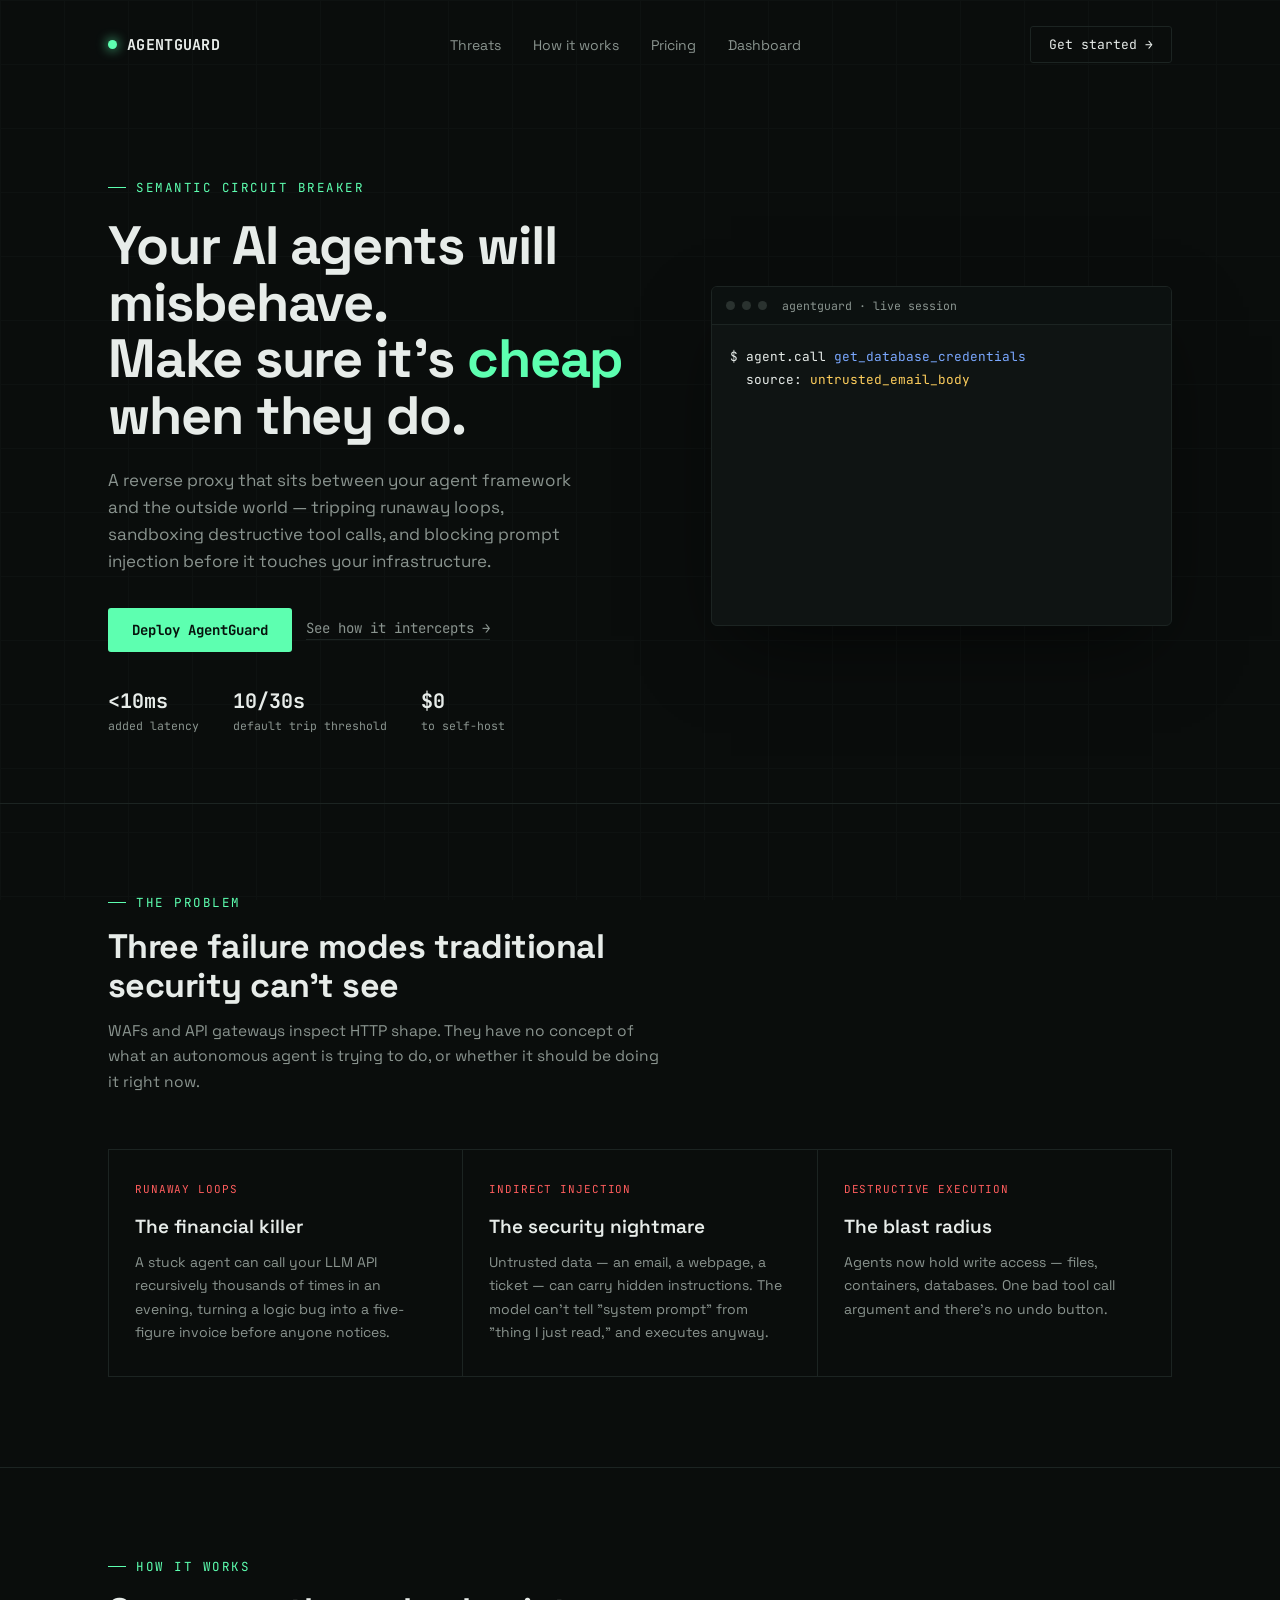
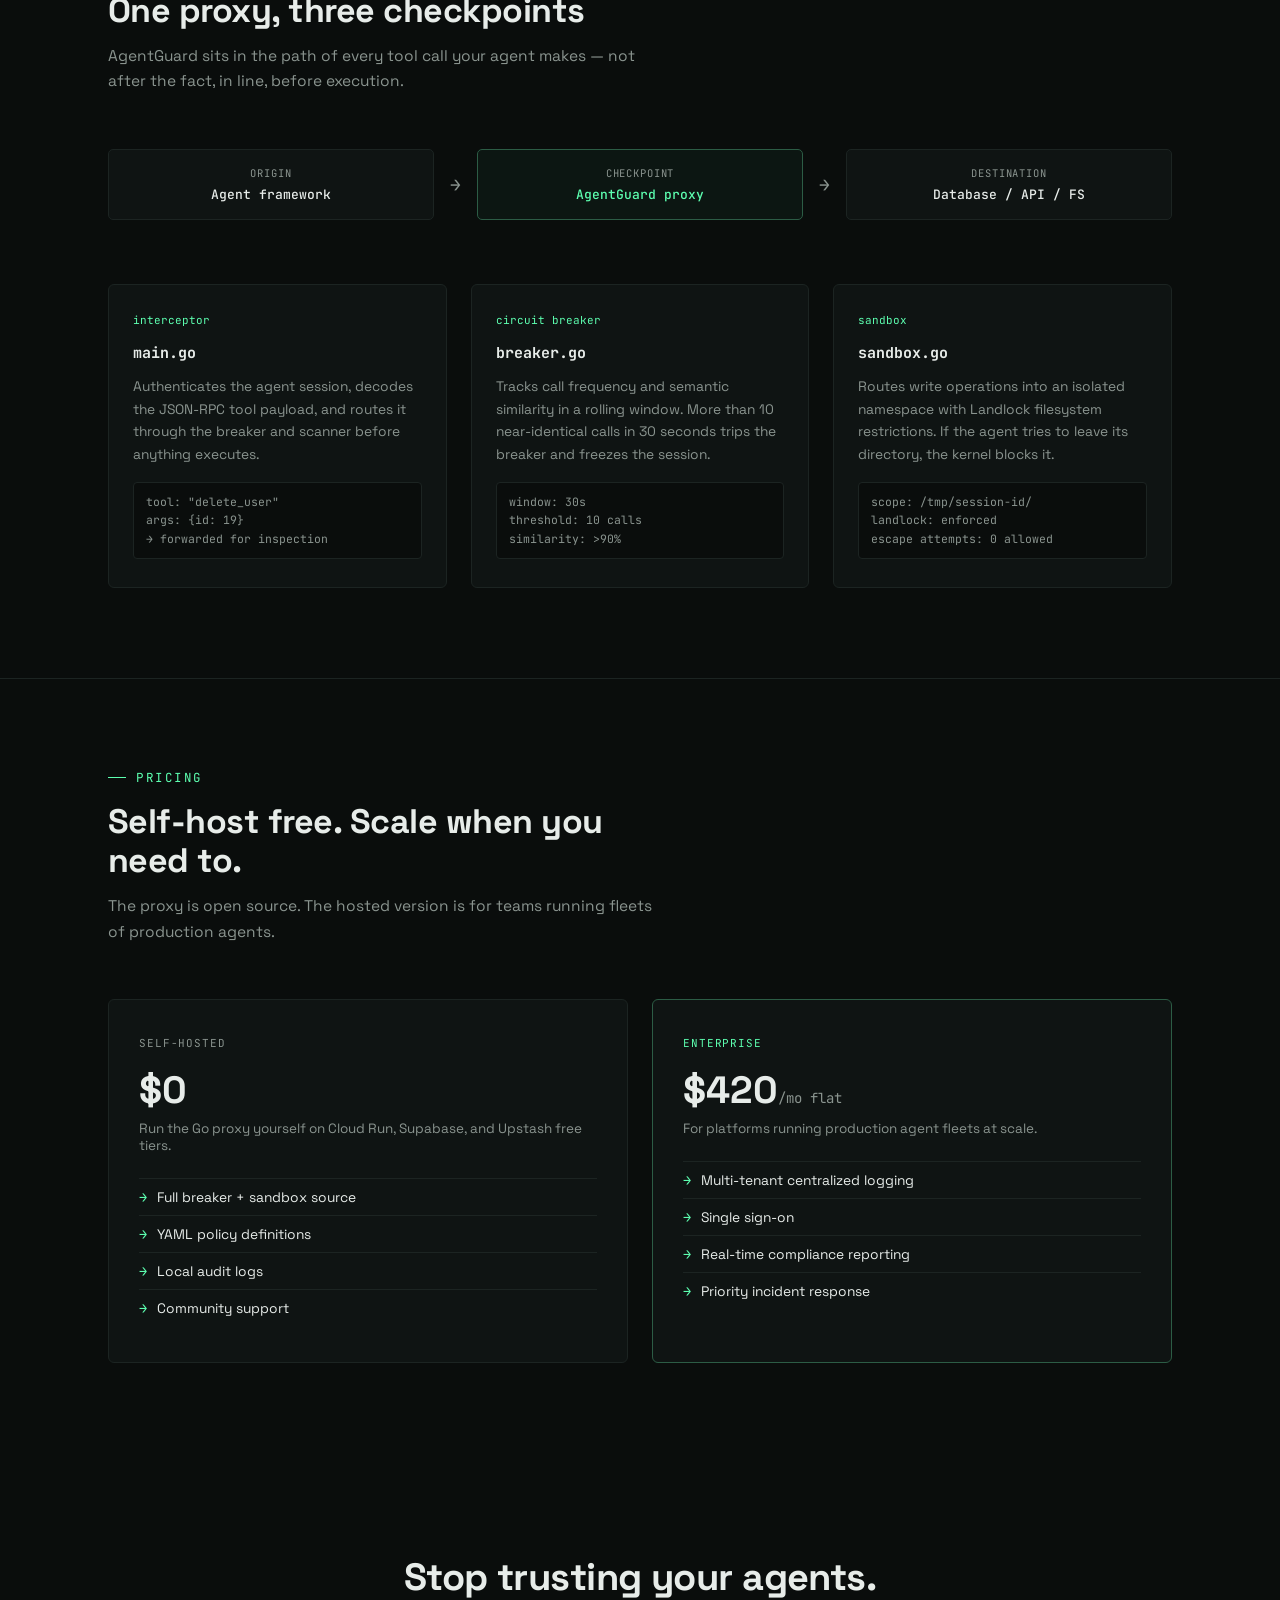
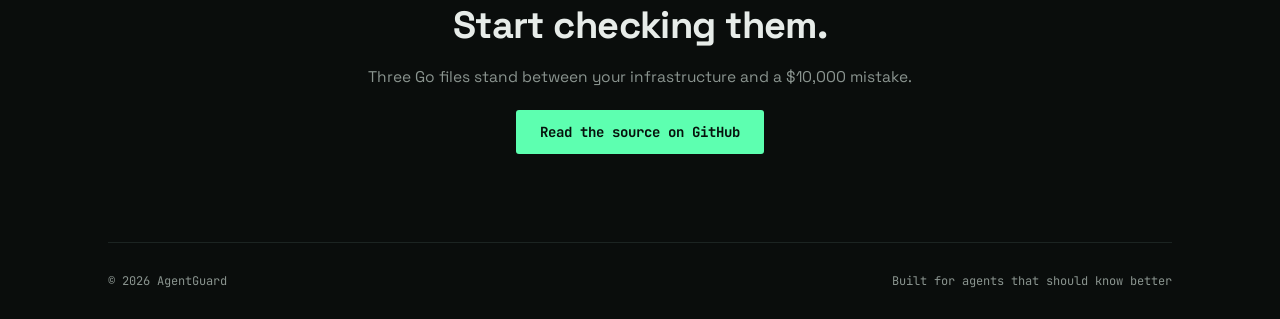
==== frontend/index.html @ ab24811a "Add files via upload" ====
<!DOCTYPE html>
<html lang="en">
<head>
<meta charset="UTF-8">
<title>AgentGuard — Semantic Circuit Breaker for AI Agents</title>
<meta name="viewport" content="width=device-width, initial-scale=1.0">
<link rel="preconnect" href="https://fonts.googleapis.com">
<link href="https://fonts.googleapis.com/css2?family=Space+Grotesk:wght@400;500;600;700&family=JetBrains+Mono:wght@400;500;700&display=swap" rel="stylesheet">
<link rel="stylesheet" href="assets/css/style.css">
<style>
/* Page-specific styles that don't belong in the shared stylesheet */
.hero{
  padding:90px 0 70px;
  display:grid;grid-template-columns:1.1fr 0.9fr;gap:40px;align-items:center;
}
.eyebrow{
  font-family:var(--mono);font-size:12.5px;color:var(--signal);
  letter-spacing:0.12em;text-transform:uppercase;
  display:flex;align-items:center;gap:10px;margin-bottom:22px;
}
.eyebrow::before{content:"";width:18px;height:1px;background:var(--signal);}
h1{
  font-size:54px;line-height:1.05;font-weight:700;letter-spacing:-0.02em;
  margin-bottom:22px;
}
h1 .accent{color:var(--signal);}
.hero p.sub{
  font-size:17px;color:var(--text-dim);line-height:1.6;max-width:480px;margin-bottom:32px;
}
.cta-row{display:flex;gap:14px;align-items:center;margin-bottom:36px;}
.hero-stats{display:flex;gap:34px;font-family:var(--mono);}
.hero-stats div{display:flex;flex-direction:column;gap:4px;}
.hero-stats .n{font-size:20px;font-weight:700;color:var(--text);}
.hero-stats .l{font-size:11.5px;color:var(--text-dim);}

section{padding:90px 0;border-top:1px solid var(--line);}
.section-head{max-width:560px;margin-bottom:54px;}
.section-head .eyebrow{margin-bottom:16px;}
.section-head h2{font-size:34px;font-weight:700;letter-spacing:-0.015em;line-height:1.15;margin-bottom:14px;}
.section-head p{color:var(--text-dim);font-size:15.5px;line-height:1.65;}

.threats{display:grid;grid-template-columns:repeat(3,1fr);gap:1px;background:var(--line);border:1px solid var(--line);}
.threat{background:var(--bg);padding:32px 26px;}
.threat .tag{font-family:var(--mono);font-size:11px;color:var(--danger);letter-spacing:0.08em;text-transform:uppercase;margin-bottom:18px;}
.threat h3{font-size:19px;margin-bottom:12px;font-weight:600;}
.threat p{font-size:14px;color:var(--text-dim);line-height:1.65;}

.pipeline{display:flex;align-items:center;justify-content:space-between;margin-top:10px;flex-wrap:wrap;gap:16px;}
.pnode{font-family:var(--mono);font-size:13px;border:1px solid var(--line);background:var(--bg-raised);padding:16px 20px;border-radius:5px;text-align:center;flex:1;min-width:150px;}
.pnode.guard{border-color:var(--signal-dim);background:rgba(93,255,176,0.04);}
.pnode .t{color:var(--text-dim);font-size:10.5px;letter-spacing:0.08em;text-transform:uppercase;margin-bottom:6px;}
.pnode .n{color:var(--text);font-weight:500;}
.pnode.guard .n{color:var(--signal);}
.arrow{font-family:var(--mono);color:var(--text-dim);font-size:18px;}

.modules{display:grid;grid-template-columns:repeat(3,1fr);gap:24px;margin-top:10px;}
.module{border:1px solid var(--line);border-radius:6px;padding:28px 24px;background:var(--bg-raised);transition:border-color .2s;}
.module:hover{border-color:var(--signal-dim);}
.module .idx{font-family:var(--mono);font-size:11px;color:var(--signal);margin-bottom:16px;}
.module h3{font-family:var(--mono);font-size:15px;margin-bottom:12px;color:var(--text);}
.module p{font-size:13.8px;color:var(--text-dim);line-height:1.65;margin-bottom:16px;}
.module code{display:block;font-family:var(--mono);font-size:11.5px;color:var(--text-dim);background:var(--bg);border:1px solid var(--line);border-radius:4px;padding:10px 12px;line-height:1.6;overflow-x:auto;}

.pricing{display:grid;grid-template-columns:1fr 1fr;gap:24px;margin-top:10px;}
.plan{border:1px solid var(--line);border-radius:6px;padding:36px 30px;background:var(--bg-raised);}
.plan.featured{border-color:var(--signal-dim);position:relative;}
.plan .ptag{font-family:var(--mono);font-size:11px;color:var(--text-dim);letter-spacing:0.08em;text-transform:uppercase;margin-bottom:16px;}
.plan.featured .ptag{color:var(--signal);}
.plan .price{font-size:38px;font-weight:700;margin-bottom:6px;}
.plan .price span{font-size:14px;color:var(--text-dim);font-weight:400;font-family:var(--mono);}
.plan .pdesc{font-size:13.5px;color:var(--text-dim);margin-bottom:24px;}
.plan ul{list-style:none;}
.plan li{font-size:13.8px;color:var(--text);padding:9px 0;border-top:1px solid var(--line);display:flex;gap:10px;}
.plan li::before{content:"→";color:var(--signal);font-family:var(--mono);}

.cta-final{text-align:center;padding:100px 0;}
.cta-final h2{font-size:38px;font-weight:700;margin-bottom:18px;letter-spacing:-0.015em;}
.cta-final p{color:var(--text-dim);font-size:15.5px;margin-bottom:34px;}

@media(max-width:860px){
  .hero{grid-template-columns:1fr;}
  h1{font-size:38px;}
  .threats{grid-template-columns:1fr;}
  .modules{grid-template-columns:1fr;}
  .pricing{grid-template-columns:1fr;}
  nav .links{display:none;}
  .pipeline{flex-direction:column;}
  .arrow{transform:rotate(90deg);}
}
</style>
</head>
<body>

<div class="wrap">
  <nav>
    <a class="logo" href="index.html"><span class="dot"></span>AGENTGUARD</a>
    <div class="links">
      <a href="#threats">Threats</a>
      <a href="#how">How it works</a>
      <a href="#pricing">Pricing</a>
      <a href="dashboard/app.html">Dashboard</a>
    </div>
    <a class="nav-cta" href="#pricing">Get started →</a>
  </nav>

  <div class="hero">
    <div>
      <div class="eyebrow">Semantic Circuit Breaker</div>
      <h1>Your AI agents will misbehave.<br>Make sure it's <span class="accent">cheap</span> when they do.</h1>
      <p class="sub">A reverse proxy that sits between your agent framework and the outside world — tripping runaway loops, sandboxing destructive tool calls, and blocking prompt injection before it touches your infrastructure.</p>
      <div class="cta-row">
        <a class="btn-primary" href="#pricing">Deploy AgentGuard</a>
        <a class="btn-ghost" href="#how">See how it intercepts →</a>
      </div>
      <div class="hero-stats">
        <div><span class="n">&lt;10ms</span><span class="l">added latency</span></div>
        <div><span class="n">10/30s</span><span class="l">default trip threshold</span></div>
        <div><span class="n">$0</span><span class="l">to self-host</span></div>
      </div>
    </div>

    <div class="terminal">
      <div class="bar"><span></span><span></span><span></span><div class="label">agentguard · live session</div></div>
      <div class="body" data-agentguard-terminal>
        <!-- populated by assets/js/terminal.js -->
      </div>
    </div>
  </div>
</div>

<section id="threats">
  <div class="wrap">
    <div class="section-head">
      <div class="eyebrow">The problem</div>
      <h2>Three failure modes traditional security can't see</h2>
      <p>WAFs and API gateways inspect HTTP shape. They have no concept of what an autonomous agent is trying to do, or whether it should be doing it right now.</p>
    </div>
    <div class="threats">
      <div class="threat">
        <div class="tag">Runaway loops</div>
        <h3>The financial killer</h3>
        <p>A stuck agent can call your LLM API recursively thousands of times in an evening, turning a logic bug into a five-figure invoice before anyone notices.</p>
      </div>
      <div class="threat">
        <div class="tag">Indirect injection</div>
        <h3>The security nightmare</h3>
        <p>Untrusted data — an email, a webpage, a ticket — can carry hidden instructions. The model can't tell "system prompt" from "thing I just read," and executes anyway.</p>
      </div>
      <div class="threat">
        <div class="tag">Destructive execution</div>
        <h3>The blast radius</h3>
        <p>Agents now hold write access — files, containers, databases. One bad tool call argument and there's no undo button.</p>
      </div>
    </div>
  </div>
</section>

<section id="how">
  <div class="wrap">
    <div class="section-head">
      <div class="eyebrow">How it works</div>
      <h2>One proxy, three checkpoints</h2>
      <p>AgentGuard sits in the path of every tool call your agent makes — not after the fact, in line, before execution.</p>
    </div>
    <div class="pipeline">
      <div class="pnode"><div class="t">Origin</div><div class="n">Agent framework</div></div>
      <div class="arrow">→</div>
      <div class="pnode guard"><div class="t">Checkpoint</div><div class="n">AgentGuard proxy</div></div>
      <div class="arrow">→</div>
      <div class="pnode"><div class="t">Destination</div><div class="n">Database / API / FS</div></div>
    </div>

    <div class="modules" style="margin-top:64px;">
      <div class="module">
        <div class="idx">interceptor</div>
        <h3>main.go</h3>
        <p>Authenticates the agent session, decodes the JSON-RPC tool payload, and routes it through the breaker and scanner before anything executes.</p>
        <code>tool: "delete_user"<br>args: {id: 19}<br>→ forwarded for inspection</code>
      </div>
      <div class="module">
        <div class="idx">circuit breaker</div>
        <h3>breaker.go</h3>
        <p>Tracks call frequency and semantic similarity in a rolling window. More than 10 near-identical calls in 30 seconds trips the breaker and freezes the session.</p>
        <code>window: 30s<br>threshold: 10 calls<br>similarity: &gt;90%</code>
      </div>
      <div class="module">
        <div class="idx">sandbox</div>
        <h3>sandbox.go</h3>
        <p>Routes write operations into an isolated namespace with Landlock filesystem restrictions. If the agent tries to leave its directory, the kernel blocks it.</p>
        <code>scope: /tmp/session-id/<br>landlock: enforced<br>escape attempts: 0 allowed</code>
      </div>
    </div>
  </div>
</section>

<section id="pricing">
  <div class="wrap">
    <div class="section-head">
      <div class="eyebrow">Pricing</div>
      <h2>Self-host free. Scale when you need to.</h2>
      <p>The proxy is open source. The hosted version is for teams running fleets of production agents.</p>
    </div>
    <div class="pricing">
      <div class="plan">
        <div class="ptag">Self-hosted</div>
        <div class="price">$0</div>
        <div class="pdesc">Run the Go proxy yourself on Cloud Run, Supabase, and Upstash free tiers.</div>
        <ul>
          <li>Full breaker + sandbox source</li>
          <li>YAML policy definitions</li>
          <li>Local audit logs</li>
          <li>Community support</li>
        </ul>
      </div>
      <div class="plan featured">
        <div class="ptag">Enterprise</div>
        <div class="price">$420<span>/mo flat</span></div>
        <div class="pdesc">For platforms running production agent fleets at scale.</div>
        <ul>
          <li>Multi-tenant centralized logging</li>
          <li>Single sign-on</li>
          <li>Real-time compliance reporting</li>
          <li>Priority incident response</li>
        </ul>
      </div>
    </div>
  </div>
</section>

<div class="cta-final wrap">
  <h2>Stop trusting your agents.<br>Start checking them.</h2>
  <p>Three Go files stand between your infrastructure and a $10,000 mistake.</p>
  <a class="btn-primary" href="#">Read the source on GitHub</a>
</div>

<div class="wrap">
  <footer>
    <span>© 2026 AgentGuard</span>
    <span>Built for agents that should know better</span>
  </footer>
</div>

<script>
  // Points the hero terminal and dashboard at your running Go backend.
  // Change this to your Cloud Run URL once deployed.
  window.AGENTGUARD_API_BASE = "http://localhost:8080";
</script>
<script src="assets/js/terminal.js"></script>

</body>
</html>
---- frontend/assets/css/style.css ----
/* ============================================================
   AgentGuard — shared design tokens & base styles
   Used by index.html and dashboard/app.html
   ============================================================ */

:root{
  --bg:#0a0d0c;
  --bg-raised:#0f1413;
  --line:#1c2422;
  --text:#e7ece9;
  --text-dim:#8a948f;
  --signal:#5dffb0;
  --signal-dim:#2c5c45;
  --danger:#ff5d5d;
  --warn:#ffcf5d;
  --mono:'JetBrains Mono', monospace;
  --display:'Space Grotesk', sans-serif;
}

*{margin:0;padding:0;box-sizing:border-box;}
html{scroll-behavior:smooth;}
body{
  background:var(--bg);
  color:var(--text);
  font-family:var(--display);
  -webkit-font-smoothing:antialiased;
  overflow-x:hidden;
}
body::before{
  content:"";
  position:fixed;inset:0;
  background-image:
    linear-gradient(var(--line) 1px, transparent 1px),
    linear-gradient(90deg, var(--line) 1px, transparent 1px);
  background-size:64px 64px;
  opacity:0.25;
  pointer-events:none;
  z-index:0;
}
.wrap{max-width:1120px;margin:0 auto;padding:0 28px;position:relative;z-index:1;}
a{color:inherit;}

/* NAV (shared between marketing + dashboard) */
nav{
  display:flex;align-items:center;justify-content:space-between;
  padding:26px 0;
}
.logo{
  font-family:var(--mono);font-weight:700;font-size:15px;letter-spacing:0.02em;
  display:flex;align-items:center;gap:10px;text-decoration:none;color:var(--text);
}
.logo .dot{
  width:9px;height:9px;border-radius:50%;
  background:var(--signal);
  box-shadow:0 0 12px var(--signal);
  animation:pulse 2s ease-in-out infinite;
}
@keyframes pulse{0%,100%{opacity:1;}50%{opacity:0.35;}}
nav .links{display:flex;gap:32px;font-size:14px;color:var(--text-dim);}
nav .links a{color:var(--text-dim);text-decoration:none;transition:color .2s;}
nav .links a:hover{color:var(--signal);}
.nav-cta{
  font-family:var(--mono);font-size:13px;
  border:1px solid var(--line);
  padding:9px 18px;border-radius:3px;
  color:var(--text);text-decoration:none;
  transition:border-color .2s, background .2s;
}
.nav-cta:hover{border-color:var(--signal);background:rgba(93,255,176,0.06);}

/* Buttons (shared) */
.btn-primary{
  background:var(--signal);color:#06120c;
  font-family:var(--mono);font-weight:700;font-size:14px;
  padding:13px 24px;border-radius:3px;text-decoration:none;
  border:none;cursor:pointer;
  transition:transform .15s, box-shadow .2s;
  box-shadow:0 0 0 0 rgba(93,255,176,0.4);
}
.btn-primary:hover{transform:translateY(-1px);box-shadow:0 4px 24px rgba(93,255,176,0.25);}
.btn-ghost{
  font-family:var(--mono);font-size:14px;color:var(--text-dim);
  text-decoration:none;border-bottom:1px solid var(--line);padding-bottom:2px;
  transition:color .2s, border-color .2s;
  background:none;border-top:none;border-left:none;border-right:none;cursor:pointer;
}
.btn-ghost:hover{color:var(--text);border-color:var(--text-dim);}

/* Terminal component (shared — used in hero + dashboard live feed) */
.terminal{
  background:var(--bg-raised);
  border:1px solid var(--line);
  border-radius:6px;
  overflow:hidden;
  box-shadow:0 30px 80px -20px rgba(0,0,0,0.6);
}
.terminal .bar{
  display:flex;align-items:center;gap:7px;
  padding:11px 14px;border-bottom:1px solid var(--line);
  background:#0c1110;
}
.terminal .bar span{width:9px;height:9px;border-radius:50%;background:#2a322f;}
.terminal .bar .label{
  margin-left:8px;font-family:var(--mono);font-size:11.5px;color:var(--text-dim);
}
.terminal .body{
  padding:20px 18px;font-family:var(--mono);font-size:12.8px;line-height:1.85;
  min-height:300px;
}
.terminal .body .l1{color:var(--text-dim);}
.terminal .body .path{color:#7aa8ff;}
.terminal .body .ok{color:var(--signal);}
.terminal .body .warn{color:var(--warn);}
.terminal .body .bad{color:var(--danger);}
.terminal .cursor{
  display:inline-block;width:7px;height:14px;background:var(--signal);
  animation:blink 1s step-end infinite;vertical-align:text-bottom;
}
@keyframes blink{50%{opacity:0;}}

footer{border-top:1px solid var(--line);padding:30px 0;display:flex;justify-content:space-between;align-items:center;font-family:var(--mono);font-size:12px;color:var(--text-dim);}

@media (prefers-reduced-motion: reduce){
  .logo .dot, .terminal .cursor{animation:none;}
}

/* ============================================================
   Dashboard-specific styles (dashboard/app.html)
   ============================================================ */

.dash-header{padding:40px 0 30px;border-bottom:1px solid var(--line);}
.dash-header h1{font-size:28px;font-weight:700;letter-spacing:-0.015em;margin-bottom:8px;}
.dash-header p{color:var(--text-dim);font-size:14px;font-family:var(--mono);}
.dash-header .status-live{color:var(--signal);}
.dash-header .status-offline{color:var(--danger);}

.stat-row{
  display:grid;grid-template-columns:repeat(4,1fr);gap:1px;
  background:var(--line);border:1px solid var(--line);margin:32px 0;
}
.stat-card{background:var(--bg);padding:22px 20px;}
.stat-card .label{font-family:var(--mono);font-size:11px;color:var(--text-dim);letter-spacing:0.06em;text-transform:uppercase;margin-bottom:10px;}
.stat-card .value{font-size:26px;font-weight:700;}
.stat-card .value.ok{color:var(--signal);}
.stat-card .value.bad{color:var(--danger);}

.dash-grid{display:grid;grid-template-columns:1.2fr 0.8fr;gap:24px;padding-bottom:60px;}

.panel{border:1px solid var(--line);border-radius:6px;background:var(--bg-raised);overflow:hidden;}
.panel .panel-head{
  padding:14px 18px;border-bottom:1px solid var(--line);
  font-family:var(--mono);font-size:12px;color:var(--text-dim);
  text-transform:uppercase;letter-spacing:0.06em;
  display:flex;justify-content:space-between;align-items:center;
}

table.session-table{width:100%;border-collapse:collapse;font-family:var(--mono);font-size:12.5px;}
table.session-table th{
  text-align:left;padding:10px 18px;color:var(--text-dim);font-weight:500;
  font-size:10.5px;text-transform:uppercase;letter-spacing:0.05em;
  border-bottom:1px solid var(--line);
}
table.session-table td{padding:11px 18px;border-bottom:1px solid var(--line);}
table.session-table tr:last-child td{border-bottom:none;}
.badge{
  display:inline-block;padding:2px 8px;border-radius:3px;font-size:10.5px;
  font-family:var(--mono);letter-spacing:0.03em;
}
.badge.allowed{background:rgba(93,255,176,0.1);color:var(--signal);}
.badge.tripped{background:rgba(255,93,93,0.1);color:var(--danger);}
.badge.blocked{background:rgba(255,207,93,0.1);color:var(--warn);}

.tool-list{padding:14px 18px;display:flex;flex-direction:column;gap:10px;}
.tool-row{display:flex;justify-content:space-between;align-items:center;font-family:var(--mono);font-size:12.5px;}
.tool-row .name{color:var(--text);}
.tool-row .tag{font-size:10px;color:var(--text-dim);text-transform:uppercase;letter-spacing:0.05em;}

.empty-state{padding:40px 18px;text-align:center;color:var(--text-dim);font-family:var(--mono);font-size:13px;}

@media(max-width:860px){
  .dash-grid{grid-template-columns:1fr;}
  .stat-row{grid-template-columns:1fr 1fr;}
}
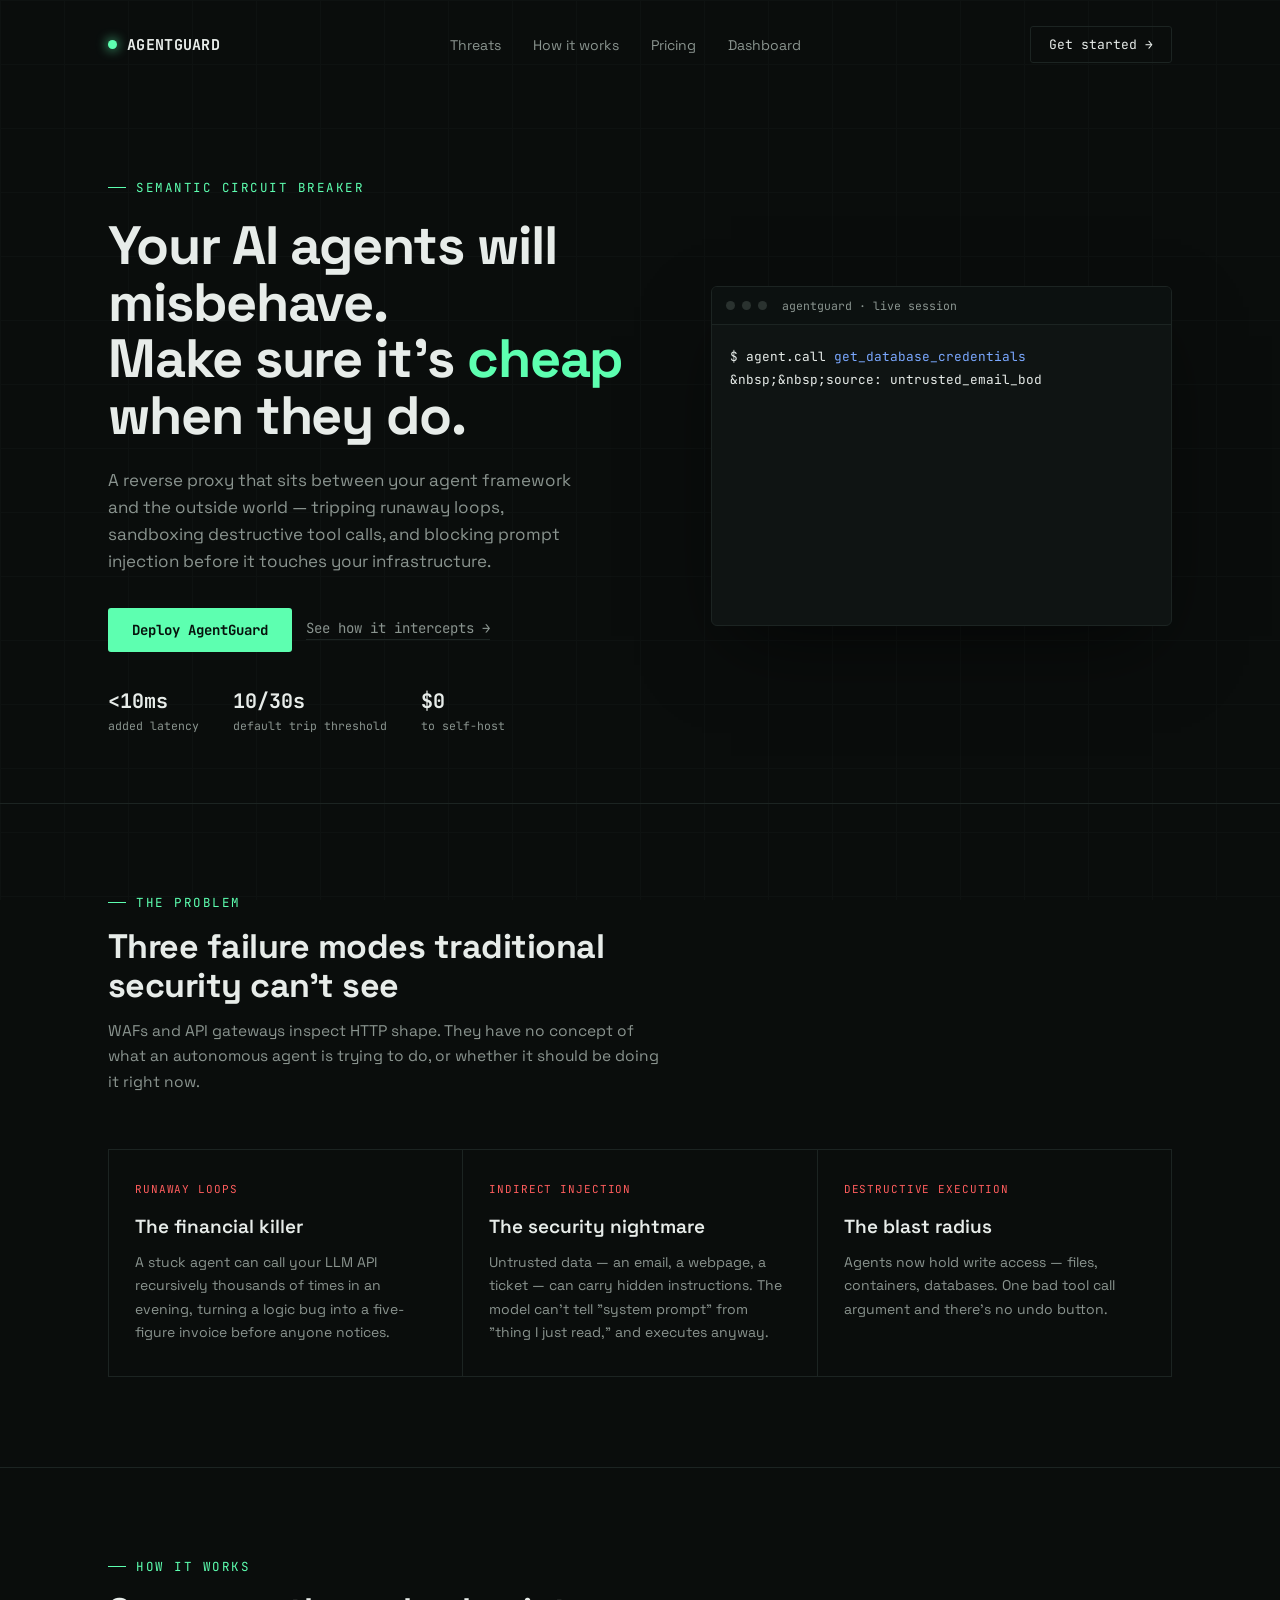
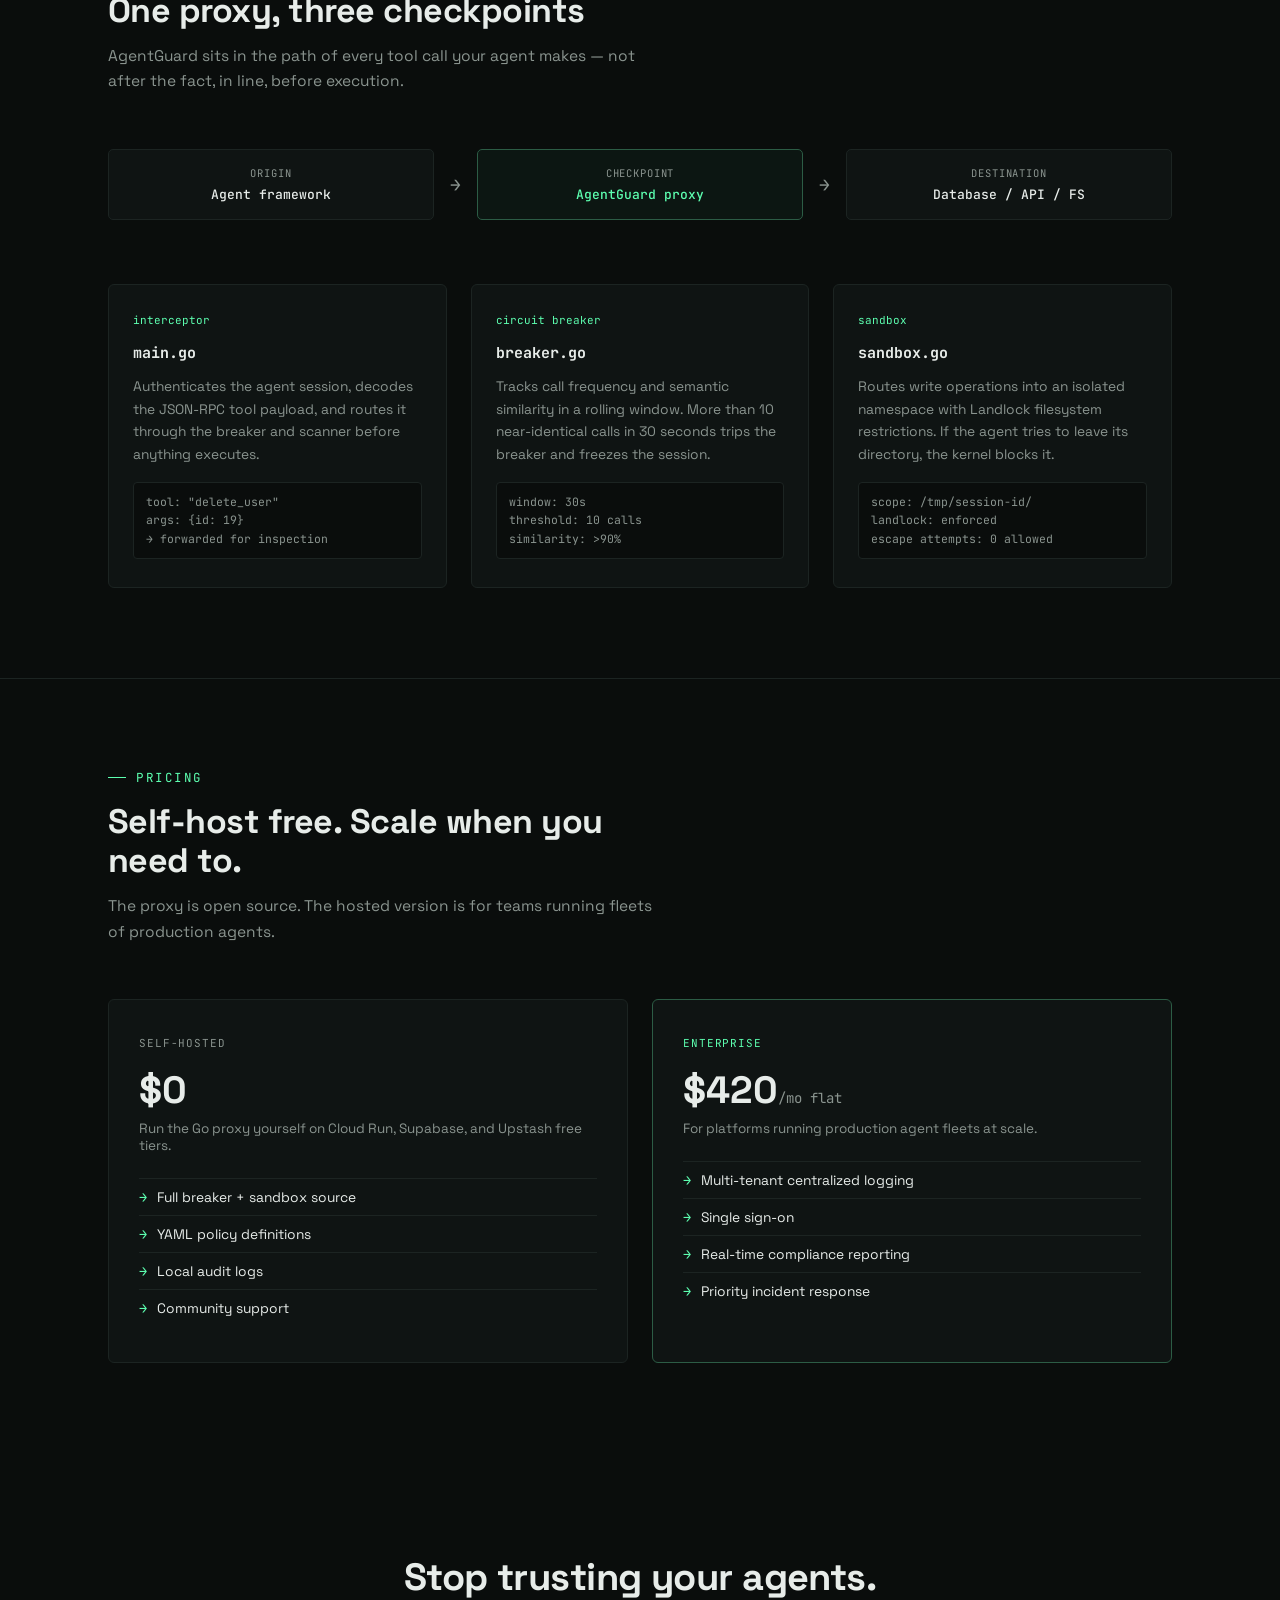
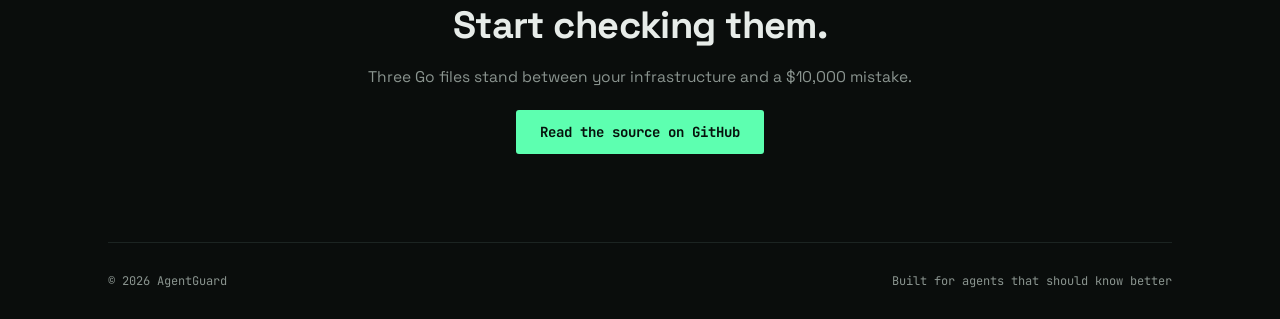
==== commit c3adc445: "Update index.html" ====
--- a/frontend/index.html
+++ b/frontend/index.html
@@ -230,7 +230,7 @@
 <div class="cta-final wrap">
   <h2>Stop trusting your agents.<br>Start checking them.</h2>
   <p>Three Go files stand between your infrastructure and a $10,000 mistake.</p>
-  <a class="btn-primary" href="#">Read the source on GitHub</a>
+  <a class="btn-primary" href="https://github.com/venomstack14/agentguard" target="_blank" rel="noopener">Read the source on GitHub</a>
 </div>
 
 <div class="wrap">
@@ -248,4 +248,4 @@
 <script src="assets/js/terminal.js"></script>
 
 </body>
-</html>+</html>
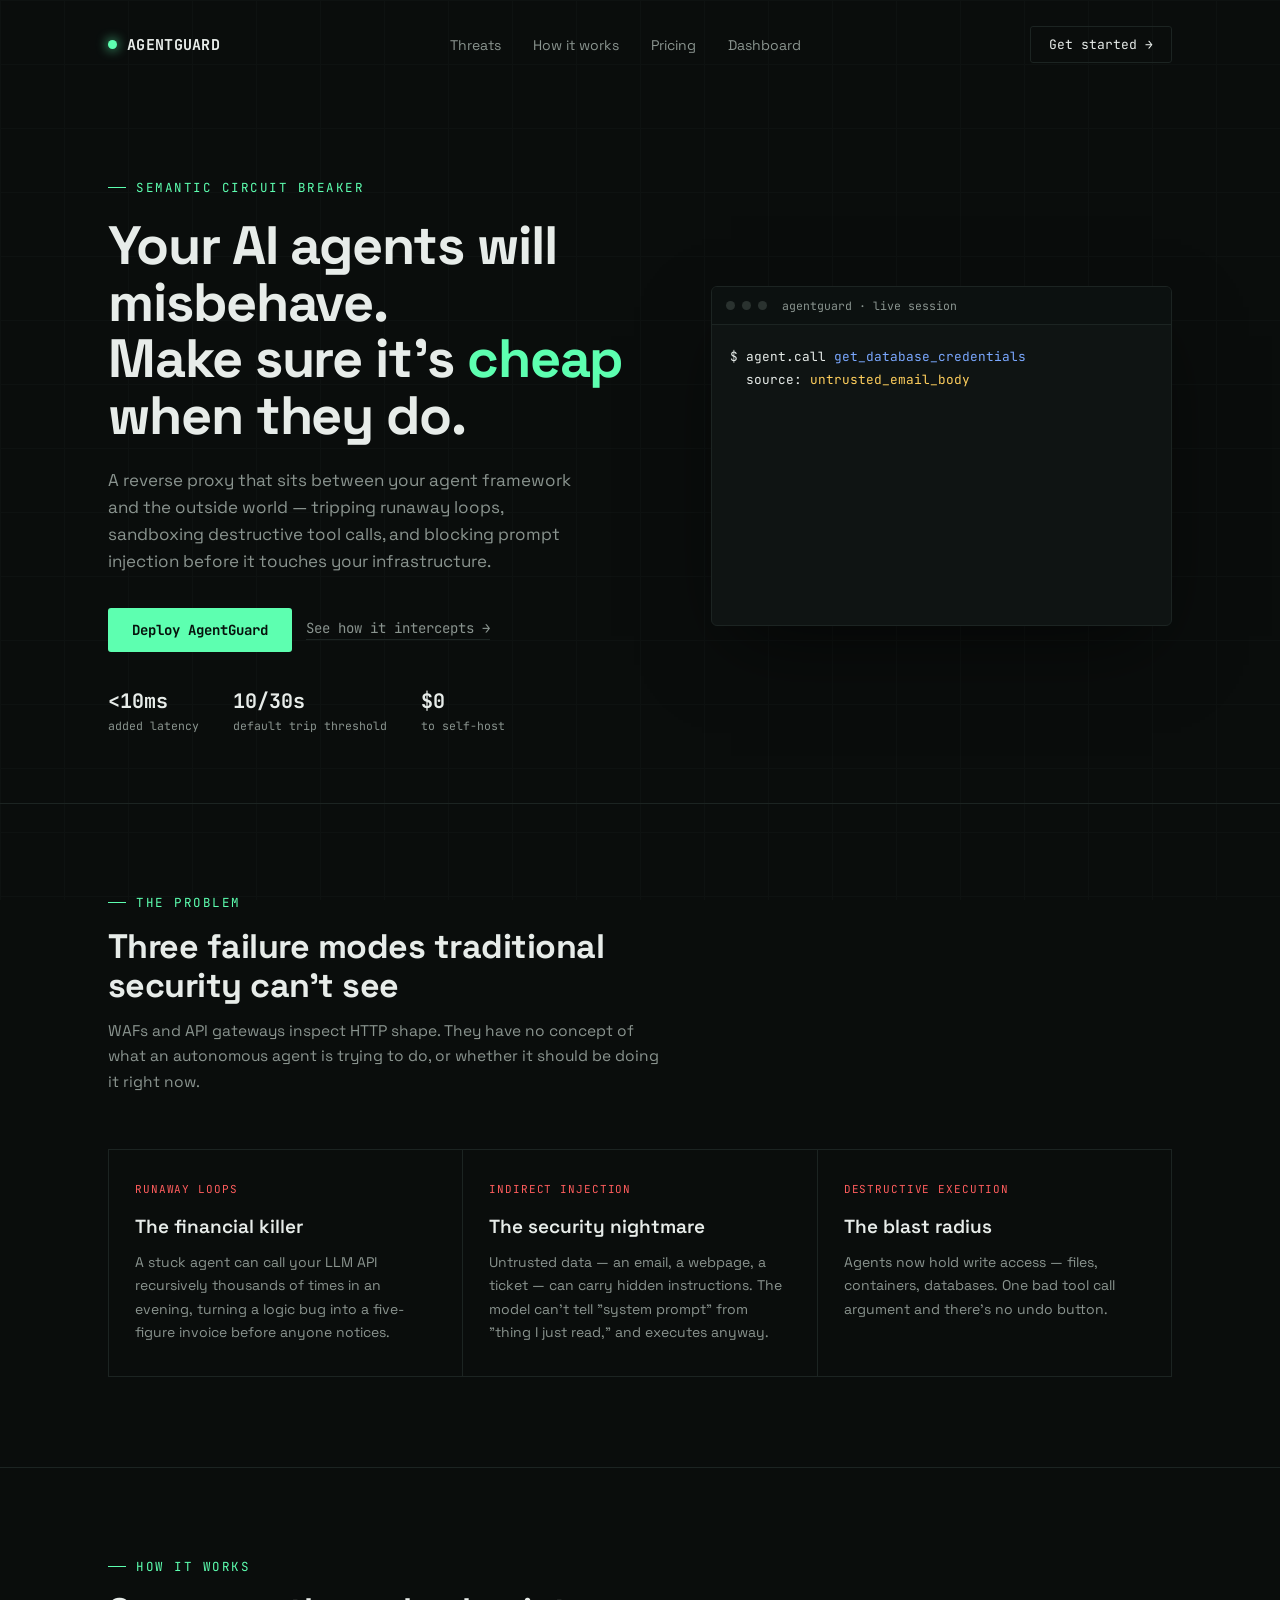
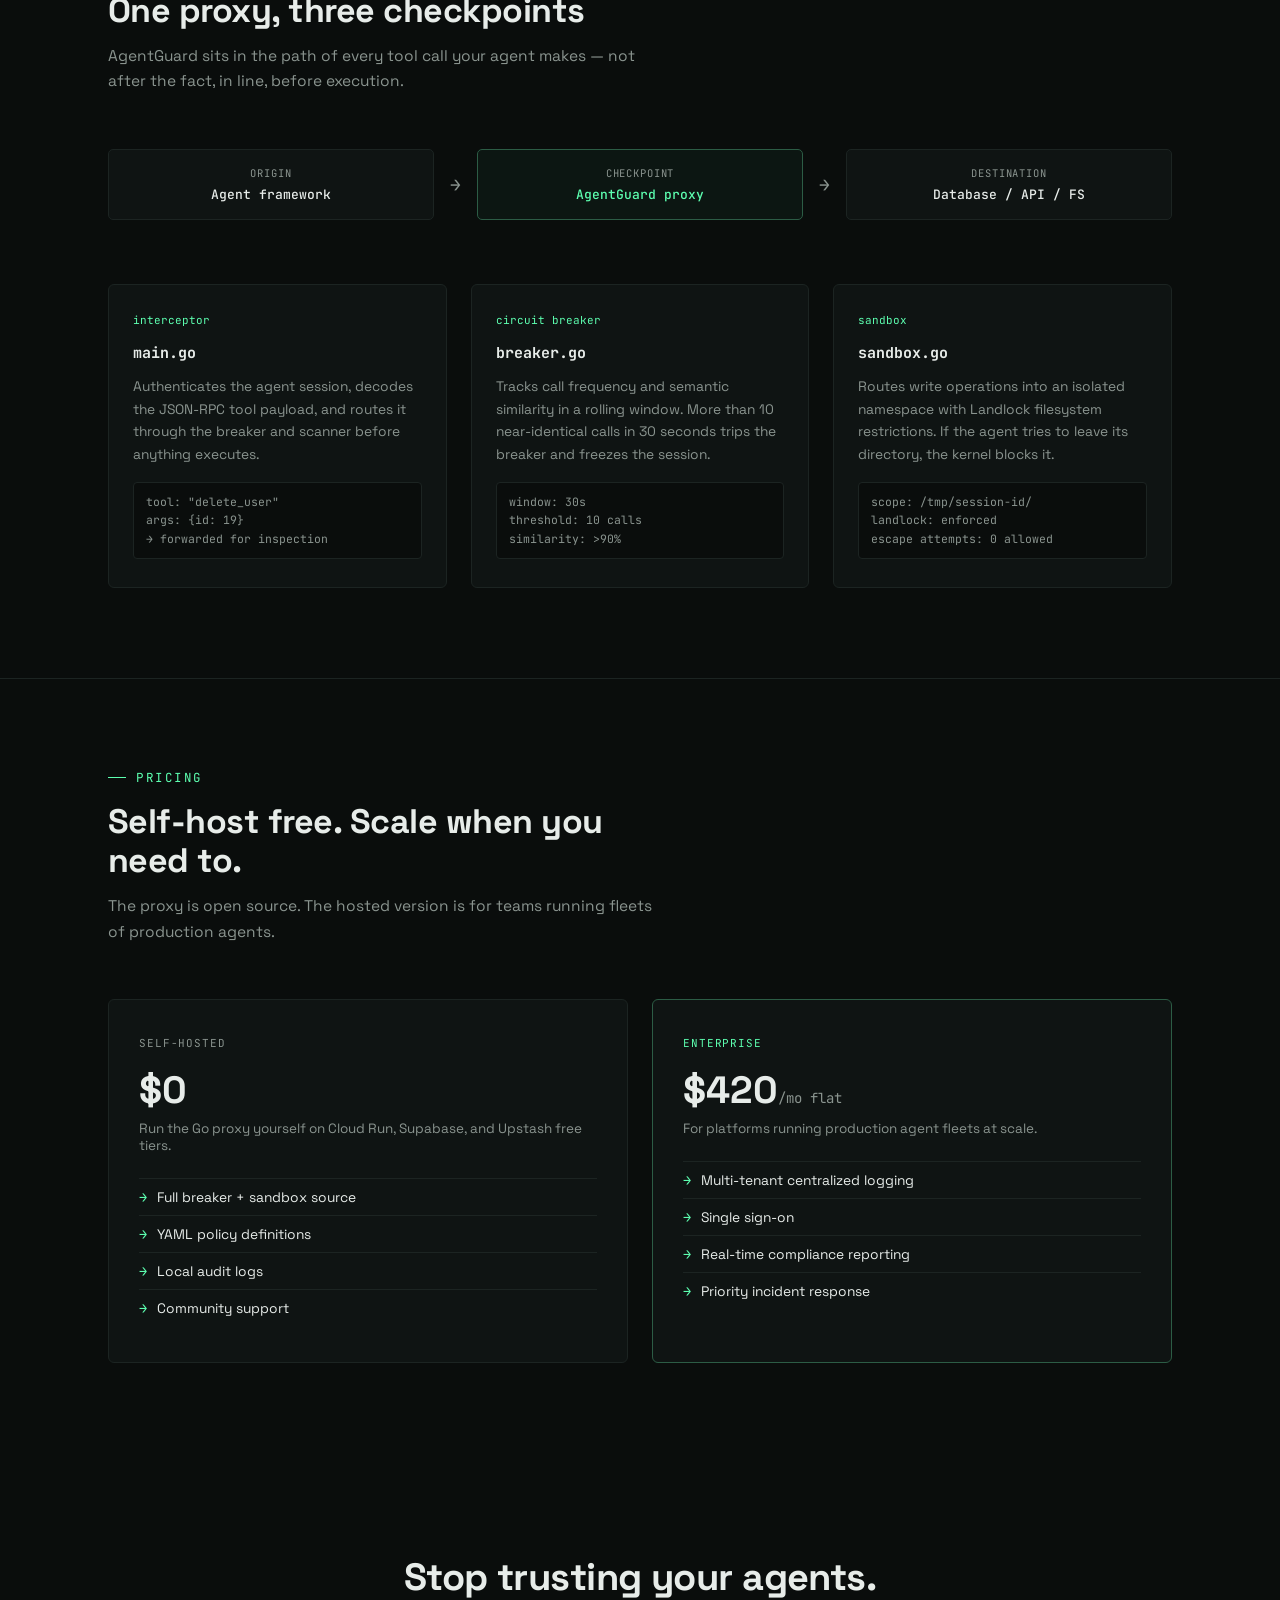
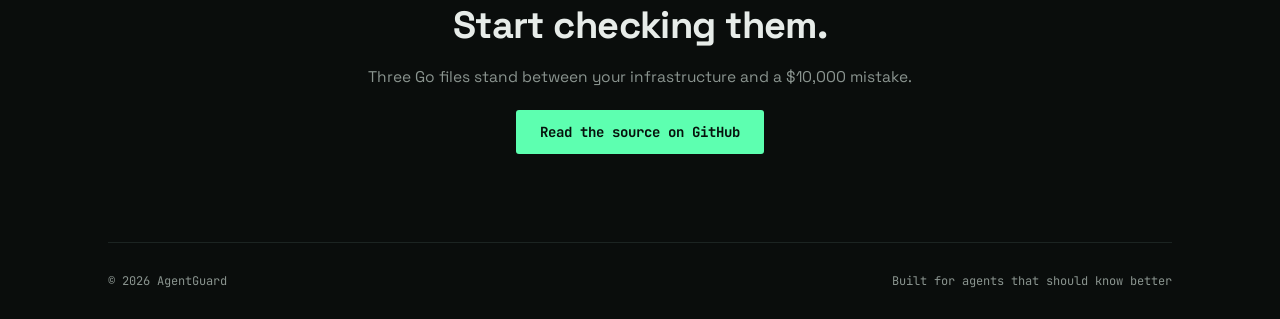
==== commit a19c0650: "Update index.html" ====
--- a/frontend/index.html
+++ b/frontend/index.html
@@ -98,7 +98,7 @@
       <a href="#threats">Threats</a>
       <a href="#how">How it works</a>
       <a href="#pricing">Pricing</a>
-      <a href="dashboard/app.html">Dashboard</a>
+      <a href="assets/dashboard/app.html">Dashboard</a>
     </div>
     <a class="nav-cta" href="#pricing">Get started →</a>
   </nav>
